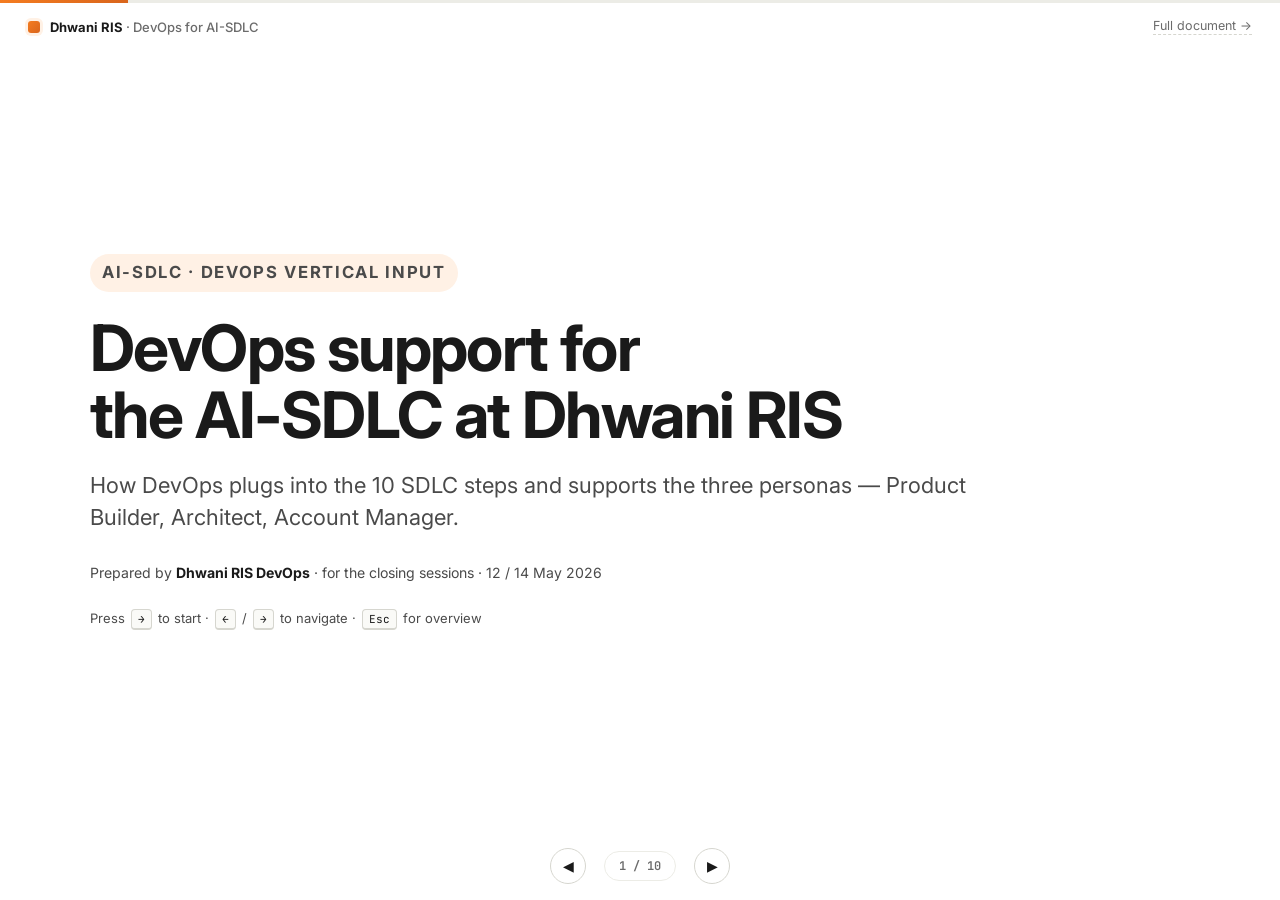
==== quick.html @ b767039a "feat: add slide-deck quick view at /quick.html for on-screen presentation - 10 slides covering frame" ====
<!doctype html>
<html lang="en">
<head>
  <meta charset="utf-8" />
  <meta name="viewport" content="width=device-width, initial-scale=1" />
  <title>DevOps for AI-SDLC — Quick View · Dhwani RIS</title>
  <meta name="description" content="A 10-slide quick view of the DevOps vertical's input for the AI-SDLC closing sessions at Dhwani RIS." />
  <link rel="preconnect" href="https://fonts.googleapis.com" />
  <link rel="preconnect" href="https://fonts.gstatic.com" crossorigin />
  <link href="https://fonts.googleapis.com/css2?family=Inter:wght@300;400;500;600;700;800&family=JetBrains+Mono:wght@400;500;600&display=swap" rel="stylesheet" />
  <link rel="stylesheet" href="assets/css/quick.css" />
</head>
<body class="deck">

  <div class="deck__progress" aria-hidden="true"><span id="progress"></span></div>

  <header class="deck__bar">
    <a class="deck__brand" href="#s1">
      <span class="deck__mark" aria-hidden="true"></span>
      <span><strong>Dhwani RIS</strong> · DevOps for AI-SDLC</span>
    </a>
    <a class="deck__deep" href="index.html">Full document →</a>
  </header>

  <main class="slides">

    <!-- 1 · Cover -->
    <section class="slide slide--cover" data-slide="1">
      <div class="slide__inner">
        <p class="kicker">AI-SDLC · DevOps vertical input</p>
        <h1>DevOps support for<br/>the AI-SDLC at Dhwani RIS</h1>
        <p class="lede">How DevOps plugs into the 10 SDLC steps and supports the three personas — Product Builder, Architect, Account Manager.</p>
        <p class="cover__meta">Prepared by <strong>Dhwani RIS DevOps</strong> · for the closing sessions · 12 / 14 May 2026</p>
        <p class="cover__hint">Press <kbd>→</kbd> to start · <kbd>←</kbd> / <kbd>→</kbd> to navigate · <kbd>Esc</kbd> for overview</p>
      </div>
    </section>

    <!-- 2 · The frame -->
    <section class="slide" data-slide="2">
      <div class="slide__inner">
        <p class="slide__num">01</p>
        <h2>What's already agreed</h2>
        <div class="frame">
          <div class="frame__col">
            <p class="frame__when">7 May ✓</p>
            <h3>Three personas</h3>
            <p>Product Builder · Architect · Account Manager</p>
          </div>
          <div class="frame__col">
            <p class="frame__when">7 May ✓</p>
            <h3>Ten SDLC steps</h3>
            <p>With proposed per-step ownership</p>
          </div>
          <div class="frame__col frame__col--accent">
            <p class="frame__when">12 / 14 May →</p>
            <h3>Lock + enablers</h3>
            <p>Stack, tooling, sign-off, AI tooling, pilot</p>
          </div>
        </div>
        <p class="slide__tag">This deck is the <strong>DevOps vertical's input</strong> for the closing sessions.</p>
      </div>
    </section>

    <!-- 3 · The three personas -->
    <section class="slide" data-slide="3">
      <div class="slide__inner">
        <p class="slide__num">02</p>
        <h2>Three personas</h2>
        <div class="qpersonas">
          <article class="qpersona">
            <p class="qpersona__icon">PB</p>
            <h3>Product Builder</h3>
            <p>Empowered with AI to ship. Owns Requirements, Mock-ups, Tech-Spec drafting, Dev + QA execution.</p>
          </article>
          <article class="qpersona">
            <p class="qpersona__icon">AR</p>
            <h3>Architect</h3>
            <p>Defines guardrails. Owns architectural integrity + sign-off. <em>Reviewer, not implementer.</em></p>
          </article>
          <article class="qpersona">
            <p class="qpersona__icon">AM</p>
            <h3>Account Manager</h3>
            <p>Owns the client + the intent. Holds scope at Intent Check, drives UAT, owns Go-Live handover.</p>
          </article>
        </div>
      </div>
    </section>

    <!-- 4 · The 10 steps -->
    <section class="slide" data-slide="4">
      <div class="slide__inner">
        <p class="slide__num">03</p>
        <h2>The 10 SDLC steps · DevOps preview</h2>
        <div class="qflow">
          <span class="qflow__pill"><b>01</b> Intent Check<small>AM + PB</small></span>
          <span class="qflow__pill"><b>02</b> Requirements<small>PB</small></span>
          <span class="qflow__pill"><b>03</b> Mock-up First<small>PB</small></span>
          <span class="qflow__pill"><b>04</b> Tech Spec<small>PB + Architect</small></span>
          <span class="qflow__pill"><b>05</b> Plan + Tests<small>PB + QA</small></span>
          <span class="qflow__pill qflow__pill--accent"><b>06</b> Dev + QA Loop<small>Eng + QA</small></span>
          <span class="qflow__pill"><b>07</b> Client UAT<small>AM + Client</small></span>
          <span class="qflow__pill qflow__pill--accent"><b>08</b> Pre-Prod<small>Engineering</small></span>
          <span class="qflow__pill qflow__pill--accent"><b>09</b> Perf + Security<small>Eng + Security</small></span>
          <span class="qflow__pill qflow__pill--accent"><b>10</b> Go-Live<small>Eng + AM</small></span>
        </div>
        <p class="slide__tag">Steps <strong>6, 8, 9, 10</strong> are where DevOps owns the bar. Steps 1–5, 7 are where DevOps enables the personas.</p>
      </div>
    </section>

    <!-- 5 · Connective layer -->
    <section class="slide" data-slide="5">
      <div class="slide__inner">
        <p class="slide__num">04</p>
        <h2>DevOps is the connective layer</h2>
        <div class="layers">
          <div class="layer">
            <p class="layer__range">Steps 01–05</p>
            <h3>Enable the personas</h3>
            <ul>
              <li>Delivery-posture catalogue (AM at Intent Check)</li>
              <li>Requirement ↔ code traceability built in</li>
              <li>Hosted preview URLs for mock-ups</li>
              <li>ADR template + IaC catalogue (Architect signs against a shelf)</li>
            </ul>
          </div>
          <div class="layer layer--accent">
            <p class="layer__range">Steps 06–07</p>
            <h3>Build &amp; QA, safely</h3>
            <ul>
              <li>AI-aware code guardrails (hallucination check, test-quality gate, <code>ai-generated</code> label)</li>
              <li>Self-serve review environments &lt; 15 min</li>
              <li>UAT-tier with anonymised data + per-project status page</li>
            </ul>
          </div>
          <div class="layer layer--accent">
            <p class="layer__range">Steps 08–10</p>
            <h3>Release with evidence</h3>
            <ul>
              <li>Pre-Prod from same IaC modules · Vault · observability default-on</li>
              <li><strong>Kotwal</strong> scan as required gate · load test · evidence packet</li>
              <li>Readiness portal · published <strong>Release Readiness Report</strong></li>
            </ul>
          </div>
          <div class="layer">
            <p class="layer__range">+ Beyond Go-Live</p>
            <h3>Operate &amp; feedback</h3>
            <ul>
              <li><strong>Mukhbir</strong> for runtime health · default observability stack</li>
              <li>Weekly + monthly auto-reports · per-project status pages</li>
              <li>Blameless incident review · quarterly portfolio review</li>
            </ul>
          </div>
        </div>
        <p class="slide__tag">DevOps recommendation: add an explicit <strong>11th step</strong> for Operate &amp; Feedback.</p>
      </div>
    </section>

    <!-- 6 · Project-start enablers -->
    <section class="slide" data-slide="6">
      <div class="slide__inner">
        <p class="slide__num">05</p>
        <h2>Project-start enablers — DevOps input</h2>
        <div class="qenablers">
          <div class="qenabler">
            <p class="qenabler__lbl">Stack &amp; tooling</p>
            <p>Starter repos with pre-commit, CI/CD, IaC and observability stubs already wired. Component-library catalogue. Mock-up tooling integrated with preview envs.</p>
          </div>
          <div class="qenabler">
            <p class="qenabler__lbl">Sign-off &amp; governance</p>
            <p>Every sign-off is an artefact, not an email. Required-reviewer rules wire the Architect ↔ PB escalation. Tech-spec template co-designed with the Architect.</p>
          </div>
          <div class="qenabler">
            <p class="qenabler__lbl">AI in the SDLC</p>
            <p>Quality gates apply regardless of who or what wrote the code. DevOps prescribes the bar the output must clear, not which AI assistant a persona uses.</p>
          </div>
          <div class="qenabler">
            <p class="qenabler__lbl">Rollout</p>
            <p>Pilot criteria: exercises all 10 steps · not client-critical from day one · willing PM + Tech Lead. Sequence Tier S → M → L envs.</p>
          </div>
        </div>
      </div>
    </section>

    <!-- 7 · Outcomes -->
    <section class="slide" data-slide="7">
      <div class="slide__inner">
        <p class="slide__num">06</p>
        <h2>Outcomes we're targeting</h2>
        <div class="qcards">
          <div class="qcard"><p class="qcard__big">3<span>×</span></p><p class="qcard__lbl">faster idea → UAT</p></div>
          <div class="qcard"><p class="qcard__big">&lt; 15<span>min</span></p><p class="qcard__lbl">env provision</p></div>
          <div class="qcard"><p class="qcard__big">0</p><p class="qcard__lbl">critical vulns in prod</p></div>
          <div class="qcard"><p class="qcard__big">100<span>%</span></p><p class="qcard__lbl">releases through the gate</p></div>
          <div class="qcard"><p class="qcard__big">100<span>%</span></p><p class="qcard__lbl">projects observed by default</p></div>
          <div class="qcard"><p class="qcard__big">Auto</p><p class="qcard__lbl">weekly + monthly reports</p></div>
        </div>
      </div>
    </section>

    <!-- 8 · Roadmap -->
    <section class="slide" data-slide="8">
      <div class="slide__inner">
        <p class="slide__num">07</p>
        <h2>Roadmap — four quarters</h2>
        <div class="qroad">
          <div class="qroad__item"><p class="qroad__q">P0 · Now</p><h4>Foundation</h4><p>Inventory, tiering, pilot pick, "done" definitions.</p></div>
          <div class="qroad__item"><p class="qroad__q">P1 · Q1</p><h4>Build the spine</h4><p>Steps 2–6. Code guardrails, ADR, IaC catalogue.</p></div>
          <div class="qroad__item"><p class="qroad__q">P2 · Q2</p><h4>Self-serve envs</h4><p>Steps 3, 6, 7. Portal MVP, three env tiers.</p></div>
          <div class="qroad__item"><p class="qroad__q">P3 · Q3</p><h4>Release with evidence</h4><p>Steps 8–10. Readiness portal, Kotwal gate, reports.</p></div>
          <div class="qroad__item"><p class="qroad__q">P4 · Q4</p><h4>Beyond Go-Live</h4><p>Mukhbir, observability default-on, auto-reports.</p></div>
        </div>
      </div>
    </section>

    <!-- 9 · Asks -->
    <section class="slide" data-slide="9">
      <div class="slide__inner">
        <p class="slide__num">08</p>
        <h2>What we need from leadership</h2>
        <div class="qasks">
          <div class="qask"><p class="qask__lbl">People</p><h3>1–2 dedicated DevOps engineers, four quarters</h3><p>Part-time support from each project's Tech Lead during their rollout window.</p></div>
          <div class="qask"><p class="qask__lbl">Tooling</p><h3>Small set of licences — security &amp; observability</h3><p>Bulk of the stack is open source. Kotwal + Mukhbir anchor the internal layer.</p></div>
          <div class="qask"><p class="qask__lbl">Decisions</p><h3>Standards calls only leadership can make</h3><p>Front-end stack · CI/CD platform · cloud target · build-vs-buy portal · who classifies project tiers.</p></div>
        </div>
      </div>
    </section>

    <!-- 10 · Open questions + close -->
    <section class="slide slide--close" data-slide="10">
      <div class="slide__inner">
        <p class="slide__num">09</p>
        <h2>Open questions to settle</h2>
        <ol class="qopen">
          <li>Add an 11th step for Operate &amp; Feedback?</li>
          <li>Multi-persona handling on small projects — which sign-offs stay separate?</li>
          <li>Which pilot project? (exercises all 10 steps, not client-critical day one)</li>
          <li>Does DevOps prescribe the AI tooling, or only the gates output must clear?</li>
          <li>Exception process for failing pre-Go-Live checks — who signs, how audited?</li>
          <li>Phase-exit definition of "done" — who signs?</li>
        </ol>
        <p class="slide__tag">Full document: <a href="index.html">dhwani-ankit.github.io/ai-sdlc-devops</a></p>
        <p class="closing"><strong>Let's lock it.</strong></p>
      </div>
    </section>

  </main>

  <nav class="deck__nav" aria-label="Slide navigation">
    <button type="button" data-action="prev" aria-label="Previous slide">◀</button>
    <span class="deck__counter"><span id="cur">1</span> / <span id="tot">10</span></span>
    <button type="button" data-action="next" aria-label="Next slide">▶</button>
  </nav>

  <script>
    (function () {
      const slides = Array.from(document.querySelectorAll('.slide'));
      const cur = document.getElementById('cur');
      const tot = document.getElementById('tot');
      const progress = document.getElementById('progress');
      let idx = 0;

      tot.textContent = slides.length;

      function show(i) {
        idx = Math.max(0, Math.min(slides.length - 1, i));
        slides.forEach((s, j) => s.classList.toggle('is-active', j === idx));
        cur.textContent = idx + 1;
        progress.style.width = ((idx + 1) / slides.length * 100) + '%';
        try { history.replaceState(null, '', '#s' + (idx + 1)); } catch (_) {}
        const live = slides[idx];
        if (live) live.scrollTop = 0;
      }

      // Init from URL hash
      const m = (location.hash || '').match(/^#s(\d+)$/);
      show(m ? Math.max(0, parseInt(m[1], 10) - 1) : 0);

      document.addEventListener('keydown', function (e) {
        const tag = (e.target && e.target.tagName) || '';
        if (tag === 'INPUT' || tag === 'TEXTAREA') return;
        if (e.key === 'ArrowRight' || e.key === ' ' || e.key === 'PageDown') {
          e.preventDefault(); show(idx + 1);
        } else if (e.key === 'ArrowLeft' || e.key === 'PageUp') {
          e.preventDefault(); show(idx - 1);
        } else if (e.key === 'Home') {
          e.preventDefault(); show(0);
        } else if (e.key === 'End') {
          e.preventDefault(); show(slides.length - 1);
        } else if (e.key === 'f' || e.key === 'F') {
          if (!document.fullscreenElement) document.documentElement.requestFullscreen?.();
          else document.exitFullscreen?.();
        }
      });

      document.querySelectorAll('[data-action]').forEach(function (btn) {
        btn.addEventListener('click', function () {
          show(idx + (btn.dataset.action === 'next' ? 1 : -1));
        });
      });

      // Click on slide body advances (but not on links/buttons)
      document.querySelector('.slides').addEventListener('click', function (e) {
        if (e.target.closest('a, button, kbd')) return;
        show(idx + 1);
      });

      // Touch swipe
      let tx = 0;
      document.addEventListener('touchstart', e => { tx = e.touches[0].clientX; }, { passive: true });
      document.addEventListener('touchend', e => {
        const dx = e.changedTouches[0].clientX - tx;
        if (Math.abs(dx) > 50) show(idx + (dx < 0 ? 1 : -1));
      }, { passive: true });
    })();
  </script>

</body>
</html>
---- assets/css/quick.css ----
:root {
  --orange: #F47C20;
  --orange-dark: #D9651C;
  --orange-soft: #FFF1E5;
  --ink: #1A1A1A;
  --ink-2: #4A4A4A;
  --muted: #6B6B6B;
  --line: #ECECE6;
  --line-strong: #D6D6CF;
  --bg: #FFFFFF;
  --bg-alt: #FAFAF7;
  --bg-code: #F4F4EE;
  --radius: 12px;
  --radius-sm: 8px;
  --shadow-md: 0 8px 24px rgba(0,0,0,0.06);
  --font-sans: 'Inter', -apple-system, BlinkMacSystemFont, 'Segoe UI', Roboto, sans-serif;
  --font-mono: 'JetBrains Mono', 'SF Mono', Menlo, Consolas, monospace;
}

* { box-sizing: border-box; }

html, body {
  margin: 0;
  padding: 0;
  height: 100%;
  background: var(--bg);
  color: var(--ink);
  font-family: var(--font-sans);
  -webkit-font-smoothing: antialiased;
  -moz-osx-font-smoothing: grayscale;
  overflow: hidden;
}

a { color: var(--orange-dark); text-decoration: none; border-bottom: 1px solid currentColor; }
a:hover { color: var(--orange); }
code {
  font-family: var(--font-mono);
  font-size: 0.85em;
  background: var(--bg-code);
  padding: 2px 6px;
  border-radius: 4px;
}
kbd {
  font-family: var(--font-mono);
  font-size: 0.85em;
  background: var(--bg-alt);
  border: 1px solid var(--line-strong);
  border-bottom-width: 2px;
  padding: 2px 6px;
  border-radius: 4px;
  color: var(--ink);
}

/* Progress bar at the very top */
.deck__progress {
  position: fixed;
  inset: 0 0 auto 0;
  height: 3px;
  background: var(--line);
  z-index: 100;
}
.deck__progress span {
  display: block;
  height: 100%;
  width: 10%;
  background: linear-gradient(90deg, var(--orange) 0%, var(--orange-dark) 100%);
  transition: width .25s ease;
}

/* Top brand bar */
.deck__bar {
  position: fixed;
  top: 8px;
  left: 0;
  right: 0;
  display: flex;
  align-items: center;
  justify-content: space-between;
  padding: 10px 28px;
  z-index: 90;
  pointer-events: none;
}
.deck__bar > * { pointer-events: auto; }
.deck__brand {
  display: inline-flex;
  align-items: center;
  gap: 10px;
  color: var(--muted);
  font-size: 13px;
  font-weight: 500;
  border: none;
}
.deck__brand strong { color: var(--ink); font-weight: 700; }
.deck__mark {
  display: inline-block;
  width: 12px;
  height: 12px;
  border-radius: 3px;
  background: linear-gradient(135deg, var(--orange), var(--orange-dark));
  box-shadow: 0 0 0 3px var(--orange-soft);
}
.deck__deep {
  font-size: 12.5px;
  color: var(--muted);
  border-bottom: 1px dashed var(--line-strong);
  padding-bottom: 1px;
}
.deck__deep:hover { color: var(--orange-dark); border-bottom-color: var(--orange); }

/* Slide container */
.slides { height: 100vh; }
.slide {
  display: none;
  height: 100vh;
  padding: 8vh 6vw 10vh;
  overflow: auto;
  cursor: pointer;
}
.slide.is-active {
  display: flex;
  align-items: center;
  justify-content: center;
  animation: fadein .3s ease;
}
@keyframes fadein {
  from { opacity: 0; transform: translateY(6px); }
  to   { opacity: 1; transform: none; }
}
@media (prefers-reduced-motion: reduce) {
  .slide.is-active { animation: none; }
}

.slide__inner {
  width: 100%;
  max-width: 1100px;
}
.slide__num {
  font-family: var(--font-mono);
  font-size: 13px;
  font-weight: 600;
  color: var(--orange);
  margin: 0 0 14px;
  letter-spacing: 0;
}
.slide h1 {
  font-size: clamp(36px, 5.4vw, 64px);
  line-height: 1.05;
  letter-spacing: -0.025em;
  font-weight: 700;
  margin: 0 0 18px;
}
.slide h2 {
  font-size: clamp(28px, 3.6vw, 44px);
  line-height: 1.1;
  letter-spacing: -0.02em;
  font-weight: 700;
  margin: 0 0 24px;
  color: var(--ink);
}
.slide h3 {
  font-size: clamp(18px, 1.8vw, 22px);
  font-weight: 700;
  margin: 0 0 8px;
  color: var(--ink);
}
.slide h4 {
  font-size: clamp(15px, 1.4vw, 18px);
  font-weight: 700;
  margin: 0 0 6px;
}
.slide p {
  font-size: clamp(15px, 1.3vw, 18px);
  line-height: 1.55;
  color: var(--ink-2);
  margin: 0 0 10px;
}
.slide ul, .slide ol {
  font-size: clamp(14px, 1.2vw, 17px);
  color: var(--ink-2);
  line-height: 1.5;
  padding-left: 22px;
}
.slide li { padding: 3px 0; }
.slide li::marker { color: var(--orange); }
.slide strong { color: var(--ink); font-weight: 700; }

.kicker {
  display: inline-block;
  font-size: 12px;
  font-weight: 700;
  letter-spacing: 0.1em;
  text-transform: uppercase;
  color: var(--orange-dark);
  background: var(--orange-soft);
  padding: 6px 12px;
  border-radius: 999px;
  margin: 0 0 22px !important;
}
.lede {
  font-size: clamp(17px, 1.8vw, 22px) !important;
  color: var(--ink-2);
  max-width: 64ch;
  margin: 0 0 28px !important;
  line-height: 1.45 !important;
}
.cover__meta {
  font-size: clamp(13px, 1.1vw, 15px) !important;
  color: var(--muted);
  margin: 0 0 24px !important;
}
.cover__hint {
  font-size: 13px !important;
  color: var(--muted);
  margin: 18px 0 0 !important;
}
.cover__hint kbd { margin: 0 2px; }

.slide__tag {
  margin-top: 22px !important;
  padding: 12px 16px;
  background: var(--orange-soft);
  border-left: 3px solid var(--orange);
  border-radius: 0 6px 6px 0;
  color: var(--ink) !important;
  font-size: clamp(13px, 1.15vw, 16px) !important;
}

/* Slide 2 — the frame */
.frame {
  display: grid;
  grid-template-columns: repeat(3, 1fr);
  gap: 16px;
  margin: 8px 0 0;
}
.frame__col {
  border: 1px solid var(--line);
  border-radius: var(--radius);
  padding: 22px 22px;
  background: var(--bg-alt);
}
.frame__col--accent {
  background: linear-gradient(180deg, var(--orange-soft) 0%, var(--bg) 70%);
  border-color: var(--orange);
}
.frame__when {
  font-family: var(--font-mono);
  font-size: 12px !important;
  color: var(--orange-dark);
  font-weight: 600;
  margin: 0 0 10px !important;
}

/* Slide 3 — personas */
.qpersonas {
  display: grid;
  grid-template-columns: repeat(3, 1fr);
  gap: 18px;
}
.qpersona {
  padding: 26px 24px;
  border: 1px solid var(--line);
  border-radius: var(--radius);
  background: var(--bg-alt);
}
.qpersona__icon {
  display: inline-flex;
  align-items: center;
  justify-content: center;
  width: 44px !important;
  height: 44px !important;
  background: var(--orange);
  color: #fff !important;
  font-family: var(--font-mono);
  font-weight: 700;
  font-size: 15px !important;
  border-radius: 10px;
  margin: 0 0 14px !important;
}
.qpersona p { margin: 0; }

/* Slide 4 — flow pills */
.qflow {
  display: grid;
  grid-template-columns: repeat(5, 1fr);
  gap: 10px;
  margin: 4px 0 0;
}
.qflow__pill {
  display: flex;
  flex-direction: column;
  gap: 4px;
  padding: 14px 14px;
  border: 1px solid var(--line);
  border-radius: var(--radius-sm);
  background: var(--bg-alt);
  font-size: clamp(13px, 1.05vw, 15px);
  font-weight: 600;
  color: var(--ink);
  min-height: 78px;
  justify-content: space-between;
}
.qflow__pill b {
  font-family: var(--font-mono);
  font-size: 12px;
  color: var(--orange-dark);
  font-weight: 700;
}
.qflow__pill small {
  font-size: 11px;
  font-weight: 500;
  color: var(--muted);
  text-transform: uppercase;
  letter-spacing: 0.05em;
}
.qflow__pill--accent {
  background: linear-gradient(180deg, var(--orange-soft) 0%, var(--bg) 70%);
  border-color: var(--orange);
}

/* Slide 5 — layers */
.layers {
  display: grid;
  grid-template-columns: repeat(2, 1fr);
  gap: 14px;
}
.layer {
  padding: 20px 22px;
  border: 1px solid var(--line);
  border-radius: var(--radius);
  background: var(--bg-alt);
}
.layer--accent {
  background: linear-gradient(180deg, var(--orange-soft) 0%, var(--bg) 80%);
  border-color: var(--orange);
}
.layer__range {
  font-family: var(--font-mono);
  font-size: 12px !important;
  color: var(--orange-dark);
  font-weight: 600;
  margin: 0 0 4px !important;
  letter-spacing: 0;
}
.layer ul { margin: 8px 0 0; }

/* Slide 6 — enablers */
.qenablers {
  display: grid;
  grid-template-columns: repeat(2, 1fr);
  gap: 16px;
}
.qenabler {
  padding: 22px 24px;
  border: 1px solid var(--line);
  border-left: 4px solid var(--orange);
  border-radius: var(--radius);
  background: var(--bg);
}
.qenabler__lbl {
  font-size: 11px !important;
  text-transform: uppercase;
  letter-spacing: 0.1em;
  color: var(--orange-dark);
  font-weight: 700;
  margin: 0 0 8px !important;
}
.qenabler p { margin: 0; font-size: clamp(14px, 1.15vw, 16px) !important; }

/* Slide 7 — outcomes cards */
.qcards {
  display: grid;
  grid-template-columns: repeat(3, 1fr);
  gap: 14px;
}
.qcard {
  padding: 26px 22px;
  border: 1px solid var(--line);
  border-radius: var(--radius);
  background: var(--bg);
  text-align: left;
}
.qcard__big {
  font-size: clamp(34px, 3.8vw, 48px) !important;
  font-weight: 800 !important;
  color: var(--orange-dark);
  letter-spacing: -0.02em;
  margin: 0 0 6px !important;
  line-height: 1 !important;
}
.qcard__big span {
  font-size: 0.55em;
  font-weight: 600;
  margin-left: 4px;
  color: var(--orange);
}
.qcard__lbl {
  font-size: clamp(13px, 1.1vw, 15px) !important;
  color: var(--muted);
  margin: 0 !important;
}

/* Slide 8 — roadmap stripe */
.qroad {
  display: grid;
  grid-template-columns: repeat(5, 1fr);
  gap: 12px;
}
.qroad__item {
  border: 1px solid var(--line);
  border-top: 3px solid var(--orange);
  border-radius: var(--radius-sm);
  padding: 18px 18px 16px;
  background: var(--bg-alt);
}
.qroad__q {
  font-family: var(--font-mono);
  font-size: 12px !important;
  color: var(--orange-dark);
  font-weight: 600;
  margin: 0 0 6px !important;
  letter-spacing: 0;
}
.qroad__item h4 { margin: 0 0 6px; font-size: clamp(15px, 1.3vw, 17px); }
.qroad__item p { margin: 0; font-size: clamp(12.5px, 1.05vw, 14.5px) !important; }

/* Slide 9 — asks */
.qasks {
  display: grid;
  grid-template-columns: repeat(3, 1fr);
  gap: 16px;
}
.qask {
  padding: 22px 24px;
  border: 1px solid var(--line);
  border-left: 4px solid var(--orange);
  border-radius: var(--radius);
  background: var(--bg);
}
.qask__lbl {
  font-size: 11px !important;
  text-transform: uppercase;
  letter-spacing: 0.1em;
  color: var(--orange-dark);
  font-weight: 700;
  margin: 0 0 8px !important;
}
.qask h3 { font-size: clamp(16px, 1.45vw, 19px); margin: 0 0 6px; line-height: 1.35; }
.qask p { margin: 0; font-size: clamp(13.5px, 1.1vw, 15.5px) !important; }

/* Slide 10 — open questions + close */
.qopen {
  margin: 0 0 24px;
  padding-left: 28px;
  font-size: clamp(15px, 1.3vw, 18px) !important;
  line-height: 1.55;
}
.qopen li { padding: 5px 0; }
.qopen li::marker { font-weight: 700; color: var(--orange); }
.closing {
  font-size: clamp(22px, 2.2vw, 28px) !important;
  font-weight: 700 !important;
  color: var(--ink) !important;
  margin-top: 20px !important;
}

/* Nav at the bottom */
.deck__nav {
  position: fixed;
  bottom: 16px;
  left: 0; right: 0;
  display: flex;
  justify-content: center;
  align-items: center;
  gap: 18px;
  z-index: 90;
  pointer-events: none;
}
.deck__nav button,
.deck__counter {
  pointer-events: auto;
}
.deck__nav button {
  width: 36px;
  height: 36px;
  border-radius: 50%;
  border: 1px solid var(--line-strong);
  background: var(--bg);
  color: var(--ink);
  font-size: 14px;
  cursor: pointer;
  display: inline-flex;
  align-items: center;
  justify-content: center;
  transition: border-color .15s, color .15s, background .15s;
}
.deck__nav button:hover {
  border-color: var(--orange);
  color: var(--orange-dark);
  background: var(--orange-soft);
}
.deck__counter {
  font-family: var(--font-mono);
  font-size: 12px;
  color: var(--muted);
  font-weight: 600;
  padding: 6px 14px;
  background: var(--bg);
  border: 1px solid var(--line);
  border-radius: 999px;
  min-width: 70px;
  text-align: center;
}

/* Cover slide special */
.slide--cover h1 { margin-bottom: 22px; }

/* Responsive */
@media (max-width: 1000px) {
  .frame,
  .qpersonas,
  .qroad,
  .qasks { grid-template-columns: 1fr; gap: 12px; }
  .qcards { grid-template-columns: repeat(2, 1fr); }
  .qflow { grid-template-columns: repeat(2, 1fr); }
  .layers,
  .qenablers { grid-template-columns: 1fr; }
  .slide { padding: 8vh 5vw 12vh; }
  .deck__bar { padding: 8px 16px; }
}
@media (max-width: 560px) {
  .qcards { grid-template-columns: 1fr; }
  .qflow { grid-template-columns: 1fr; }
}
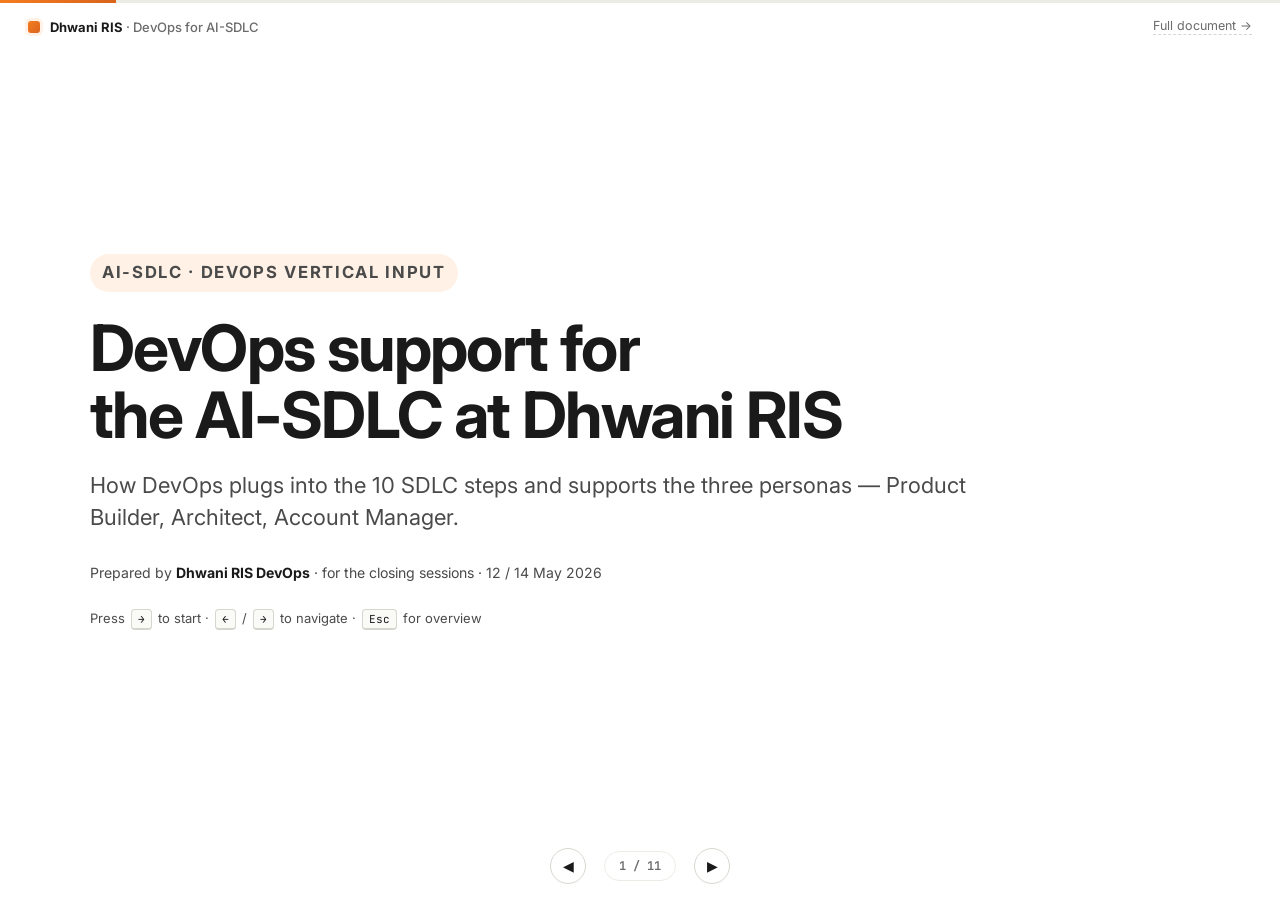
==== commit c6787757: "feat: add Tools and Agents section with maturity tags - New section in main doc: tool stack by area," ====
--- a/quick.html
+++ b/quick.html
@@ -181,10 +181,41 @@
       </div>
     </section>
 
-    <!-- 7 · Outcomes -->
+    <!-- 7 · Tools & Agents -->
     <section class="slide" data-slide="7">
       <div class="slide__inner">
         <p class="slide__num">06</p>
+        <h2>Tools &amp; Agents — what runs each task</h2>
+        <div class="qtools">
+          <div class="qtool">
+            <p class="qtool__lbl">Off the shelf <span class="tag tag--today">Today</span></p>
+            <p>pre-commit · gitleaks · black / flake8 / mypy · prettier / eslint · commitlint · GitHub Actions · Terraform · Helm · OSV-Scanner · Dependabot</p>
+          </div>
+          <div class="qtool">
+            <p class="qtool__lbl">Sprint builds <span class="tag tag--sprint">Sprint</span></p>
+            <p>Semgrep + Frappe rules · Playwright (via <code>e2e-runner</code>) · k6 · OWASP ZAP · Trivy · Prometheus + Loki + Tempo + Grafana · Vault · env portal MVP · <code>ai-generated</code> label · hallucination check</p>
+          </div>
+          <div class="qtool qtool--dhwani">
+            <p class="qtool__lbl">Dhwani internal <span class="badge-dhwani">Dhwani</span></p>
+            <p><strong>Kotwal</strong> — CERT · pen test · OSS vulnerability gate at Step 09<br/><strong>Mukhbir</strong> — runtime health · client-facing monthly reports</p>
+          </div>
+          <div class="qtool">
+            <p class="qtool__lbl">Quarter projects <span class="tag tag--quarter">Quarter</span></p>
+            <p>Backstage / Port portal · Release Readiness Report PDF · anonymised data pipeline · test-quality gate · auto weekly + monthly project reports</p>
+          </div>
+        </div>
+        <div class="qagents">
+          <p class="qagents__lbl">AI agents — governance (DevOps-owned)</p>
+          <p>Catalogue every agent · Vault-only access · No PII or prod secrets · Output passes the same gates as humans · 90-day audit trail · Prompt versioned in git · 90-day deprecation policy</p>
+        </div>
+        <p class="slide__tag">Personas pick their AI tools. DevOps prescribes the <strong>bar the output must clear</strong>.</p>
+      </div>
+    </section>
+
+    <!-- 8 · Outcomes -->
+    <section class="slide" data-slide="8">
+      <div class="slide__inner">
+        <p class="slide__num">07</p>
         <h2>Outcomes we're targeting</h2>
         <div class="qcards">
           <div class="qcard"><p class="qcard__big">3<span>×</span></p><p class="qcard__lbl">faster idea → UAT</p></div>
@@ -197,10 +228,10 @@
       </div>
     </section>
 
-    <!-- 8 · Roadmap -->
-    <section class="slide" data-slide="8">
-      <div class="slide__inner">
-        <p class="slide__num">07</p>
+    <!-- 9 · Roadmap -->
+    <section class="slide" data-slide="9">
+      <div class="slide__inner">
+        <p class="slide__num">08</p>
         <h2>Roadmap — four quarters</h2>
         <div class="qroad">
           <div class="qroad__item"><p class="qroad__q">P0 · Now</p><h4>Foundation</h4><p>Inventory, tiering, pilot pick, "done" definitions.</p></div>
@@ -212,10 +243,10 @@
       </div>
     </section>
 
-    <!-- 9 · Asks -->
-    <section class="slide" data-slide="9">
-      <div class="slide__inner">
-        <p class="slide__num">08</p>
+    <!-- 10 · Asks -->
+    <section class="slide" data-slide="10">
+      <div class="slide__inner">
+        <p class="slide__num">09</p>
         <h2>What we need from leadership</h2>
         <div class="qasks">
           <div class="qask"><p class="qask__lbl">People</p><h3>1–2 dedicated DevOps engineers, four quarters</h3><p>Part-time support from each project's Tech Lead during their rollout window.</p></div>
@@ -225,10 +256,10 @@
       </div>
     </section>
 
-    <!-- 10 · Open questions + close -->
-    <section class="slide slide--close" data-slide="10">
-      <div class="slide__inner">
-        <p class="slide__num">09</p>
+    <!-- 11 · Open questions + close -->
+    <section class="slide slide--close" data-slide="11">
+      <div class="slide__inner">
+        <p class="slide__num">10</p>
         <h2>Open questions to settle</h2>
         <ol class="qopen">
           <li>Add an 11th step for Operate &amp; Feedback?</li>
@@ -247,7 +278,7 @@
 
   <nav class="deck__nav" aria-label="Slide navigation">
     <button type="button" data-action="prev" aria-label="Previous slide">◀</button>
-    <span class="deck__counter"><span id="cur">1</span> / <span id="tot">10</span></span>
+    <span class="deck__counter"><span id="cur">1</span> / <span id="tot">11</span></span>
     <button type="button" data-action="next" aria-label="Next slide">▶</button>
   </nav>
 
--- a/assets/css/quick.css
+++ b/assets/css/quick.css
@@ -366,6 +366,95 @@
 }
 .qenabler p { margin: 0; font-size: clamp(14px, 1.15vw, 16px) !important; }
 
+/* Slide 7 — Tools & Agents */
+.qtools {
+  display: grid;
+  grid-template-columns: repeat(2, 1fr);
+  gap: 12px;
+  margin: 0 0 14px;
+}
+.qtool {
+  padding: 16px 18px;
+  border: 1px solid var(--line);
+  border-radius: var(--radius);
+  background: var(--bg-alt);
+}
+.qtool--dhwani {
+  background: linear-gradient(180deg, var(--orange-soft) 0%, var(--bg) 70%);
+  border-color: var(--orange);
+}
+.qtool__lbl {
+  font-size: 12px !important;
+  text-transform: uppercase;
+  letter-spacing: 0.08em;
+  font-weight: 700;
+  color: var(--ink) !important;
+  margin: 0 0 6px !important;
+  display: flex;
+  align-items: center;
+  gap: 8px;
+}
+.qtool p:not(.qtool__lbl) {
+  font-size: clamp(12.5px, 1.05vw, 14.5px) !important;
+  line-height: 1.45 !important;
+  margin: 0 !important;
+  color: var(--ink-2);
+}
+.qagents {
+  padding: 14px 18px;
+  border-left: 3px solid var(--orange);
+  background: var(--orange-soft);
+  border-radius: 0 var(--radius-sm) var(--radius-sm) 0;
+  margin: 0 0 12px;
+}
+.qagents__lbl {
+  font-size: 11px !important;
+  text-transform: uppercase;
+  letter-spacing: 0.08em;
+  font-weight: 700;
+  color: var(--orange-dark) !important;
+  margin: 0 0 6px !important;
+}
+.qagents p:not(.qagents__lbl) {
+  font-size: clamp(12.5px, 1.05vw, 14.5px) !important;
+  line-height: 1.5 !important;
+  margin: 0 !important;
+  color: var(--ink);
+}
+
+/* Tag pills (shared with main doc styling, redefined here for deck) */
+.tag {
+  display: inline-block;
+  font-family: var(--font-mono);
+  font-size: 10.5px;
+  font-weight: 700;
+  padding: 3px 8px;
+  border-radius: 999px;
+  letter-spacing: 0.02em;
+  white-space: nowrap;
+  vertical-align: middle;
+  line-height: 1;
+}
+.tag--today { background: #1f8a4a; color: #fff; }
+.tag--sprint { background: var(--orange); color: #fff; }
+.tag--quarter { background: #fff; color: var(--orange-dark); border: 1px solid var(--orange); }
+.tag--aspire { background: var(--bg-alt); color: var(--muted); border: 1px solid var(--line-strong); }
+
+.badge-dhwani {
+  display: inline-block;
+  font-family: var(--font-mono);
+  font-size: 9.5px;
+  font-weight: 700;
+  letter-spacing: 0.08em;
+  color: var(--orange-dark);
+  background: #fff;
+  border: 1px solid var(--orange);
+  padding: 2px 6px;
+  border-radius: 4px;
+  vertical-align: middle;
+  text-transform: uppercase;
+}
+
 /* Slide 7 — outcomes cards */
 .qcards {
   display: grid;
@@ -522,6 +611,7 @@
   .qasks { grid-template-columns: 1fr; gap: 12px; }
   .qcards { grid-template-columns: repeat(2, 1fr); }
   .qflow { grid-template-columns: repeat(2, 1fr); }
+  .qtools { grid-template-columns: 1fr; }
   .layers,
   .qenablers { grid-template-columns: 1fr; }
   .slide { padding: 8vh 5vw 12vh; }
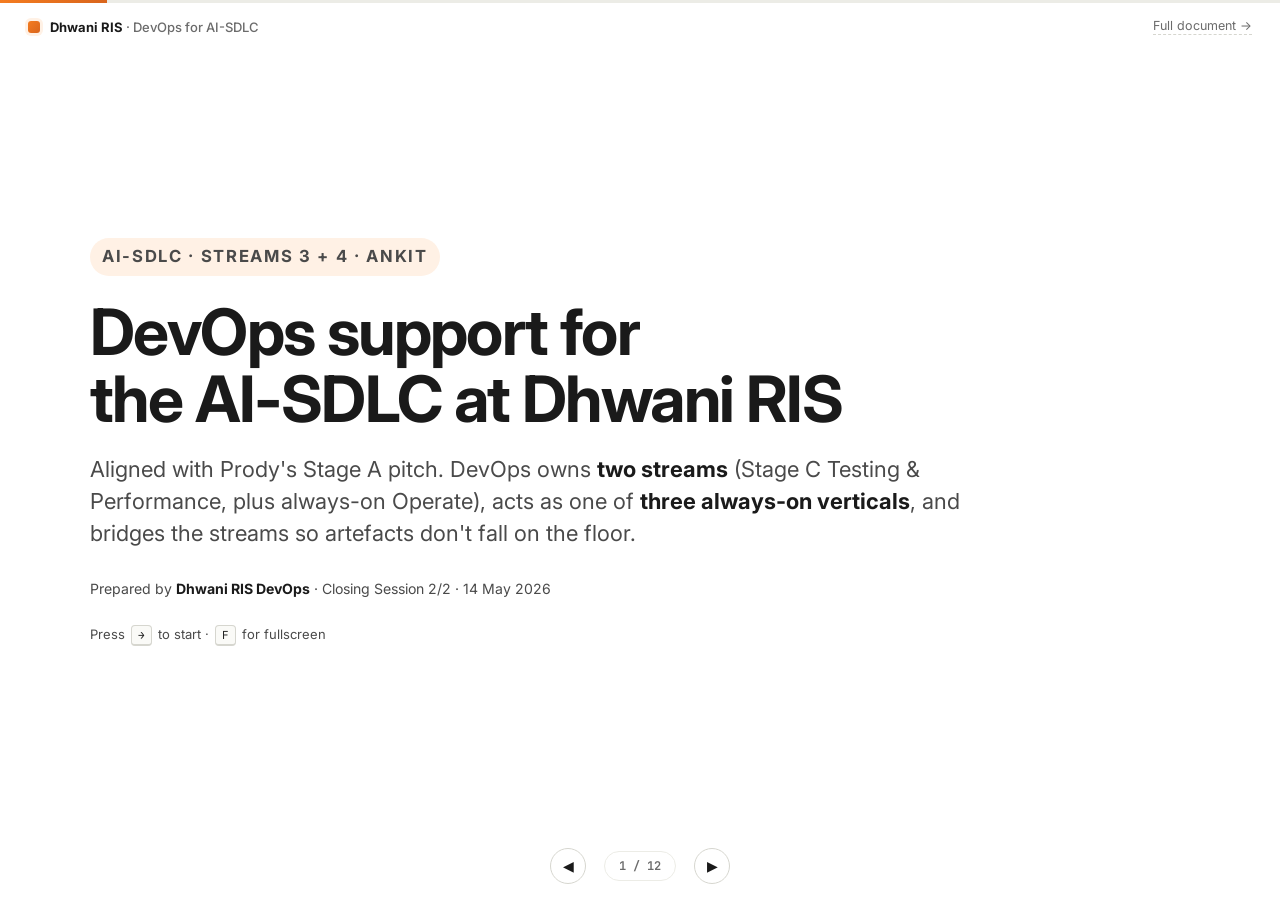
==== commit 4d8e742a: "refactor: editorial pass + slide deck full rewrite Main doc tightening: - §02 verticals: description" ====
--- a/quick.html
+++ b/quick.html
@@ -3,8 +3,8 @@
 <head>
   <meta charset="utf-8" />
   <meta name="viewport" content="width=device-width, initial-scale=1" />
-  <title>DevOps for AI-SDLC — Quick View · Dhwani RIS</title>
-  <meta name="description" content="A 10-slide quick view of the DevOps vertical's input for the AI-SDLC closing sessions at Dhwani RIS." />
+  <title>DevOps for AI-SDLC — Quick view · Dhwani RIS</title>
+  <meta name="description" content="A 12-slide quick view of DevOps support for the AI-SDLC at Dhwani RIS — Stream 3 + 4, aligned with Prody's Stage A pitch." />
   <link rel="preconnect" href="https://fonts.googleapis.com" />
   <link rel="preconnect" href="https://fonts.gstatic.com" crossorigin />
   <link href="https://fonts.googleapis.com/css2?family=Inter:wght@300;400;500;600;700;800&family=JetBrains+Mono:wght@400;500;600&display=swap" rel="stylesheet" />
@@ -27,250 +27,336 @@
     <!-- 1 · Cover -->
     <section class="slide slide--cover" data-slide="1">
       <div class="slide__inner">
-        <p class="kicker">AI-SDLC · DevOps vertical input</p>
+        <p class="kicker">AI-SDLC · Streams 3 + 4 · Ankit</p>
         <h1>DevOps support for<br/>the AI-SDLC at Dhwani RIS</h1>
-        <p class="lede">How DevOps plugs into the 10 SDLC steps and supports the three personas — Product Builder, Architect, Account Manager.</p>
-        <p class="cover__meta">Prepared by <strong>Dhwani RIS DevOps</strong> · for the closing sessions · 12 / 14 May 2026</p>
-        <p class="cover__hint">Press <kbd>→</kbd> to start · <kbd>←</kbd> / <kbd>→</kbd> to navigate · <kbd>Esc</kbd> for overview</p>
-      </div>
-    </section>
-
-    <!-- 2 · The frame -->
+        <p class="lede">Aligned with Prody's Stage A pitch. DevOps owns <strong>two streams</strong> (Stage C Testing &amp; Performance, plus always-on Operate), acts as one of <strong>three always-on verticals</strong>, and bridges the streams so artefacts don't fall on the floor.</p>
+        <p class="cover__meta">Prepared by <strong>Dhwani RIS DevOps</strong> · Closing Session 2/2 · 14 May 2026</p>
+        <p class="cover__hint">Press <kbd>→</kbd> to start · <kbd>F</kbd> for fullscreen</p>
+      </div>
+    </section>
+
+    <!-- 2 · 5 streams -->
     <section class="slide" data-slide="2">
       <div class="slide__inner">
         <p class="slide__num">01</p>
-        <h2>What's already agreed</h2>
-        <div class="frame">
-          <div class="frame__col">
-            <p class="frame__when">7 May ✓</p>
-            <h3>Three personas</h3>
-            <p>Product Builder · Architect · Account Manager</p>
-          </div>
-          <div class="frame__col">
-            <p class="frame__when">7 May ✓</p>
-            <h3>Ten SDLC steps</h3>
-            <p>With proposed per-step ownership</p>
-          </div>
-          <div class="frame__col frame__col--accent">
-            <p class="frame__when">12 / 14 May →</p>
-            <h3>Lock + enablers</h3>
-            <p>Stack, tooling, sign-off, AI tooling, pilot</p>
-          </div>
-        </div>
-        <p class="slide__tag">This deck is the <strong>DevOps vertical's input</strong> for the closing sessions.</p>
-      </div>
-    </section>
-
-    <!-- 3 · The three personas -->
+        <h2>The AI-SDLC runs as five parallel streams</h2>
+        <div class="qflow qflow--5">
+          <span class="qflow__pill"><b>Stream 1</b> SDLC RG<small>Prody · pitched today</small></span>
+          <span class="qflow__pill"><b>Stream 2</b> Dev &amp; Testing<small>Engineering · TBD owner</small></span>
+          <span class="qflow__pill qflow__pill--accent"><b>Stream 3</b> Testing &amp; Perf<small>Ankit · Stage C</small></span>
+          <span class="qflow__pill qflow__pill--accent"><b>Stream 4</b> DevOps + Obs<small>Ankit · always-on</small></span>
+          <span class="qflow__pill"><b>Stream 5</b> KM<small>Deepak</small></span>
+        </div>
+        <p class="slide__tag"><strong>Ankit owns Streams 3 + 4.</strong> Plus DevOps is one of three always-on verticals (KM · PG · DevOps) that check every phase of every stage.</p>
+      </div>
+    </section>
+
+    <!-- 3 · Personas + Verticals -->
     <section class="slide" data-slide="3">
       <div class="slide__inner">
         <p class="slide__num">02</p>
-        <h2>Three personas</h2>
+        <h2>Three personas · three always-on verticals</h2>
         <div class="qpersonas">
           <article class="qpersona">
             <p class="qpersona__icon">PB</p>
             <h3>Product Builder</h3>
-            <p>Empowered with AI to ship. Owns Requirements, Mock-ups, Tech-Spec drafting, Dev + QA execution.</p>
+            <p>Drives Steps 1–8 · drafts Tech Spec.</p>
           </article>
           <article class="qpersona">
             <p class="qpersona__icon">AR</p>
             <h3>Architect</h3>
-            <p>Defines guardrails. Owns architectural integrity + sign-off. <em>Reviewer, not implementer.</em></p>
+            <p>Signs off Sol Doc · reviewer, not implementer.</p>
           </article>
           <article class="qpersona">
             <p class="qpersona__icon">AM</p>
             <h3>Account Manager</h3>
-            <p>Owns the client + the intent. Holds scope at Intent Check, drives UAT, owns Go-Live handover.</p>
-          </article>
-        </div>
-      </div>
-    </section>
-
-    <!-- 4 · The 10 steps -->
+            <p>Owns client + intent · Kickoff to Go-Live handover.</p>
+          </article>
+        </div>
+        <div class="qpersonas" style="margin-top:14px;">
+          <article class="qpersona">
+            <p class="qpersona__icon" style="background:#1f8a4a;">KM</p>
+            <h3>Knowledge Management</h3>
+            <p>Stream 5 · Deepak. Files every artefact for reuse.</p>
+          </article>
+          <article class="qpersona">
+            <p class="qpersona__icon" style="background:#4A4A4A;">PG</p>
+            <h3>Project Governance</h3>
+            <p>SteerCo · sign-offs · escalation paths · version log.</p>
+          </article>
+          <article class="qpersona">
+            <p class="qpersona__icon">DO</p>
+            <h3>DevOps + Observability</h3>
+            <p>Streams 3 + 4 · Ankit. Repo scaffolding · CI · Operate.</p>
+          </article>
+        </div>
+      </div>
+    </section>
+
+    <!-- 4 · Stage A overview -->
     <section class="slide" data-slide="4">
       <div class="slide__inner">
         <p class="slide__num">03</p>
-        <h2>The 10 SDLC steps · DevOps preview</h2>
-        <div class="qflow">
-          <span class="qflow__pill"><b>01</b> Intent Check<small>AM + PB</small></span>
-          <span class="qflow__pill"><b>02</b> Requirements<small>PB</small></span>
-          <span class="qflow__pill"><b>03</b> Mock-up First<small>PB</small></span>
-          <span class="qflow__pill"><b>04</b> Tech Spec<small>PB + Architect</small></span>
-          <span class="qflow__pill"><b>05</b> Plan + Tests<small>PB + QA</small></span>
-          <span class="qflow__pill qflow__pill--accent"><b>06</b> Dev + QA Loop<small>Eng + QA</small></span>
-          <span class="qflow__pill"><b>07</b> Client UAT<small>AM + Client</small></span>
-          <span class="qflow__pill qflow__pill--accent"><b>08</b> Pre-Prod<small>Engineering</small></span>
-          <span class="qflow__pill qflow__pill--accent"><b>09</b> Perf + Security<small>Eng + Security</small></span>
-          <span class="qflow__pill qflow__pill--accent"><b>10</b> Go-Live<small>Eng + AM</small></span>
-        </div>
-        <p class="slide__tag">Steps <strong>6, 8, 9, 10</strong> are where DevOps owns the bar. Steps 1–5, 7 are where DevOps enables the personas.</p>
-      </div>
-    </section>
-
-    <!-- 5 · Connective layer -->
-    <section class="slide" data-slide="5">
-      <div class="slide__inner">
-        <p class="slide__num">04</p>
-        <h2>DevOps is the connective layer</h2>
+        <h2>Stage A · 10 RG steps in 3 phases</h2>
         <div class="layers">
           <div class="layer">
-            <p class="layer__range">Steps 01–05</p>
-            <h3>Enable the personas</h3>
-            <ul>
-              <li>Delivery-posture catalogue (AM at Intent Check)</li>
-              <li>Requirement ↔ code traceability built in</li>
-              <li>Hosted preview URLs for mock-ups</li>
-              <li>ADR template + IaC catalogue (Architect signs against a shelf)</li>
-            </ul>
+            <p class="layer__range">Phase 1 · Intent</p>
+            <h3>What does the client actually want?</h3>
+            <ul>
+              <li>1 · Kickoff &amp; Stakeholder Map</li>
+              <li>2 · Discovery Interviews &amp; MoM</li>
+              <li>3 · Project Charter</li>
+            </ul>
+            <p style="font-size:12.5px;margin-top:8px;color:var(--orange-dark);font-weight:600;">Gate: Signed Project Charter</p>
+          </div>
+          <div class="layer">
+            <p class="layer__range">Phase 2 · Solutioning</p>
+            <h3>What will we build to meet it?</h3>
+            <ul>
+              <li>4 · Functional Requirements</li>
+              <li>5 · User Roles &amp; Auth Matrix</li>
+              <li>6 · Process Workflows</li>
+              <li>7 · Data Model &amp; Interfaces</li>
+              <li>8 · Wireframes &amp; UX</li>
+            </ul>
+            <p style="font-size:12.5px;margin-top:8px;color:var(--orange-dark);font-weight:600;">Gate: Sol Doc §5.3–§5.9</p>
+          </div>
+          <div class="layer">
+            <p class="layer__range">Phase 3 · TRD Setup</p>
+            <h3>How does engineering pick it up?</h3>
+            <ul>
+              <li>9 · Solution Document Drafting</li>
+              <li>10 · Sol Doc Review &amp; Sign-off</li>
+            </ul>
+            <p style="font-size:12.5px;margin-top:8px;color:var(--orange-dark);font-weight:600;">Gate: §5.11 · §5.12 · §5.16 (TRD seeds)</p>
+          </div>
+        </div>
+        <p class="slide__tag">Every step ships <strong>one Tool + one named Skill + one Owner</strong>. DevOps plugs in at every step as a vertical, and at Steps 4, 5, 7, 9 specifically as the data-flow owner.</p>
+      </div>
+    </section>
+
+    <!-- 5 · Beyond Stage A -->
+    <section class="slide" data-slide="5">
+      <div class="slide__inner">
+        <p class="slide__num">04</p>
+        <h2>Beyond Stage A · Streams 2, 3, 4 + the glue</h2>
+        <div class="qtools">
+          <div class="qtool">
+            <p class="qtool__lbl">Stream 2 · Stage B</p>
+            <p><strong>SDLC Dev &amp; Testing</strong> — Engineering-led. DevOps supports as vertical: AI-aware code guardrails · self-serve envs &lt; 15 min · pre-commit baseline.</p>
+          </div>
+          <div class="qtool qtool--dhwani">
+            <p class="qtool__lbl">Stream 3 · Stage C <span class="tag tag--sprint">Ankit</span></p>
+            <p><strong>SDLC Testing &amp; Performance</strong> — DevOps' second stream. Proposal: 3 phases, 8 steps (next slide). Kotwal-anchored security gate.</p>
+          </div>
+          <div class="qtool qtool--dhwani">
+            <p class="qtool__lbl">Stream 4 · always-on <span class="tag tag--sprint">Ankit</span></p>
+            <p><strong>Operate Layer</strong> — runtime, Mukhbir, default observability, status pages, weekly + monthly auto-reports, blameless retros.</p>
+          </div>
+          <div class="qtool">
+            <p class="qtool__lbl">Inter-stream glue</p>
+            <p><strong>Skills that bridge handoffs</strong>: RG→Dev, Dev→Testing, Testing→Operate, Operate→KM. ~14 new <code>*-author</code> skills (slide 8).</p>
+          </div>
+        </div>
+      </div>
+    </section>
+
+    <!-- 6 · Stage C proposal -->
+    <section class="slide" data-slide="6">
+      <div class="slide__inner">
+        <p class="slide__num">05</p>
+        <h2>Stage C · DevOps proposal — 3 phases, 8 steps</h2>
+        <div class="layers">
+          <div class="layer">
+            <p class="layer__range">Phase C-1 · Functional</p>
+            <h3>Does it do what the Sol Doc said?</h3>
+            <ul>
+              <li>C-1 · E2E test execution (Playwright)</li>
+              <li>C-2 · Client UAT sign-off</li>
+            </ul>
+            <p style="font-size:12.5px;margin-top:8px;color:var(--orange-dark);font-weight:600;">Gate: Critical journeys 100% · UAT signed</p>
           </div>
           <div class="layer layer--accent">
-            <p class="layer__range">Steps 06–07</p>
-            <h3>Build &amp; QA, safely</h3>
-            <ul>
-              <li>AI-aware code guardrails (hallucination check, test-quality gate, <code>ai-generated</code> label)</li>
-              <li>Self-serve review environments &lt; 15 min</li>
-              <li>UAT-tier with anonymised data + per-project status page</li>
-            </ul>
-          </div>
-          <div class="layer layer--accent">
-            <p class="layer__range">Steps 08–10</p>
-            <h3>Release with evidence</h3>
-            <ul>
-              <li>Pre-Prod from same IaC modules · Vault · observability default-on</li>
-              <li><strong>Kotwal</strong> scan as required gate · load test · evidence packet</li>
-              <li>Readiness portal · published <strong>Release Readiness Report</strong></li>
-            </ul>
+            <p class="layer__range">Phase C-2 · Non-Functional</p>
+            <h3>Does it behave under load &amp; attack?</h3>
+            <ul>
+              <li>C-3 · Performance baseline (k6)</li>
+              <li>C-4 · Load test at peak × 1.5</li>
+              <li>C-5 · Security scan (<strong>Kotwal</strong> + Semgrep + ZAP + Trivy)</li>
+              <li>C-6 · Compliance audit (govt projects)</li>
+            </ul>
+            <p style="font-size:12.5px;margin-top:8px;color:var(--orange-dark);font-weight:600;">Gate: p95 ≤ target · err &lt; 1% · 0 crit/high</p>
           </div>
           <div class="layer">
-            <p class="layer__range">+ Beyond Go-Live</p>
-            <h3>Operate &amp; feedback</h3>
-            <ul>
-              <li><strong>Mukhbir</strong> for runtime health · default observability stack</li>
-              <li>Weekly + monthly auto-reports · per-project status pages</li>
-              <li>Blameless incident review · quarterly portfolio review</li>
-            </ul>
-          </div>
-        </div>
-        <p class="slide__tag">DevOps recommendation: add an explicit <strong>11th step</strong> for Operate &amp; Feedback.</p>
-      </div>
-    </section>
-
-    <!-- 6 · Project-start enablers -->
-    <section class="slide" data-slide="6">
-      <div class="slide__inner">
-        <p class="slide__num">05</p>
-        <h2>Project-start enablers — DevOps input</h2>
-        <div class="qenablers">
-          <div class="qenabler">
-            <p class="qenabler__lbl">Stack &amp; tooling</p>
-            <p>Starter repos with pre-commit, CI/CD, IaC and observability stubs already wired. Component-library catalogue. Mock-up tooling integrated with preview envs.</p>
-          </div>
-          <div class="qenabler">
-            <p class="qenabler__lbl">Sign-off &amp; governance</p>
-            <p>Every sign-off is an artefact, not an email. Required-reviewer rules wire the Architect ↔ PB escalation. Tech-spec template co-designed with the Architect.</p>
-          </div>
-          <div class="qenabler">
-            <p class="qenabler__lbl">AI in the SDLC</p>
-            <p>Quality gates apply regardless of who or what wrote the code. DevOps prescribes the bar the output must clear, not which AI assistant a persona uses.</p>
-          </div>
-          <div class="qenabler">
-            <p class="qenabler__lbl">Rollout</p>
-            <p>Pilot criteria: exercises all 10 steps · not client-critical from day one · willing PM + Tech Lead. Sequence Tier S → M → L envs.</p>
-          </div>
-        </div>
-      </div>
-    </section>
-
-    <!-- 7 · Tools & Agents -->
+            <p class="layer__range">Phase C-3 · Readiness</p>
+            <h3>Can we promote, defensibly?</h3>
+            <ul>
+              <li>C-7 · Evidence packet assembly</li>
+              <li>C-8 · Release Readiness Report sign-off</li>
+            </ul>
+            <p style="font-size:12.5px;margin-top:8px;color:var(--orange-dark);font-weight:600;">Gate: RRR signed by TL · QA · Sec · DevOps · AM</p>
+          </div>
+        </div>
+        <p class="slide__tag">New skills to author (in central skills repo, Prody's <code>*-author</code> convention): <code>e2e-from-workflow</code> · <code>load-profile-author</code> · <code>security-evidence-author</code> · <code>compliance-checklist-author</code> · <code>evidence-packet-author</code> · <code>rrr-author</code>.</p>
+      </div>
+    </section>
+
+    <!-- 7 · Inter-stream glue -->
     <section class="slide" data-slide="7">
       <div class="slide__inner">
         <p class="slide__num">06</p>
-        <h2>Tools &amp; Agents — what runs each task</h2>
+        <h2>Inter-stream glue — skills that bridge handoffs</h2>
         <div class="qtools">
           <div class="qtool">
-            <p class="qtool__lbl">Off the shelf <span class="tag tag--today">Today</span></p>
-            <p>pre-commit · gitleaks · black / flake8 / mypy · prettier / eslint · commitlint · GitHub Actions · Terraform · Helm · OSV-Scanner · Dependabot</p>
-          </div>
-          <div class="qtool">
-            <p class="qtool__lbl">Sprint builds <span class="tag tag--sprint">Sprint</span></p>
-            <p>Semgrep + Frappe rules · Playwright (via <code>e2e-runner</code>) · k6 · OWASP ZAP · Trivy · Prometheus + Loki + Tempo + Grafana · Vault · env portal MVP · <code>ai-generated</code> label · hallucination check</p>
+            <p class="qtool__lbl">Stream 1 → Stream 2 (RG → Dev)</p>
+            <p><code>fr-to-ticket</code> · <code>rbac-to-fixtures</code> · <code>data-model-to-doctype</code> · <code>mock-server-generator</code> · <code>tech-stack-to-iac</code></p>
+          </div>
+          <div class="qtool">
+            <p class="qtool__lbl">Stream 2 → Stream 3 (Dev → Testing)</p>
+            <p><code>e2e-from-workflow</code> · <code>coverage-mapper</code> · <code>load-profile-author</code> · GH Action: PR merge → trigger Stage C</p>
+          </div>
+          <div class="qtool">
+            <p class="qtool__lbl">Stream 3 → Operate (Testing → Run)</p>
+            <p><code>rrr-author</code> · <code>observability-bootstrap</code> · <code>runbook-author</code> · <code>status-page-bootstrap</code></p>
+          </div>
+          <div class="qtool">
+            <p class="qtool__lbl">Operate → Stream 5 (Run → KM)</p>
+            <p><code>incident-retro-author</code> · <code>monthly-report-author</code> · <code>learning-capturer</code> · <code>portfolio-review-author</code></p>
+          </div>
+        </div>
+        <p class="slide__tag">Streams are parallel — but artefacts have to flow. Bridges are <strong>DevOps' job to build and maintain</strong>. All follow Prody's <code>*-author</code> naming.</p>
+      </div>
+    </section>
+
+    <!-- 8 · Tools & Agents -->
+    <section class="slide" data-slide="8">
+      <div class="slide__inner">
+        <p class="slide__num">07</p>
+        <h2>Tools &amp; Agents</h2>
+        <div class="qtools">
+          <div class="qtool">
+            <p class="qtool__lbl">Prody's 5 (Stage A) <span class="tag tag--today">Today</span></p>
+            <p><strong>GitHub · Claude CLI · Mermaid · Google Stitch · Fireflies.ai</strong>. All free or already-licensed.</p>
           </div>
           <div class="qtool qtool--dhwani">
             <p class="qtool__lbl">Dhwani internal <span class="badge-dhwani">Dhwani</span></p>
-            <p><strong>Kotwal</strong> — CERT · pen test · OSS vulnerability gate at Step 09<br/><strong>Mukhbir</strong> — runtime health · client-facing monthly reports</p>
-          </div>
-          <div class="qtool">
-            <p class="qtool__lbl">Quarter projects <span class="tag tag--quarter">Quarter</span></p>
-            <p>Backstage / Port portal · Release Readiness Report PDF · anonymised data pipeline · test-quality gate · auto weekly + monthly project reports</p>
+            <p><strong>Kotwal</strong> — CERT · pen test · OSS vuln gate (Stage C-5).<br/><strong>Mukhbir</strong> — runtime health · client monthly reports.</p>
+          </div>
+          <div class="qtool">
+            <p class="qtool__lbl">Stage B/C additions <span class="tag tag--sprint">Sprint</span></p>
+            <p>Semgrep + Frappe rules · Playwright (via <code>e2e-runner</code>) · k6 · OWASP ZAP · Trivy · pre-commit baseline · env portal MVP</p>
+          </div>
+          <div class="qtool">
+            <p class="qtool__lbl">Operate stack <span class="tag tag--sprint">Sprint</span></p>
+            <p>Prometheus · Loki · Tempo · Grafana · Alertmanager → Slack/PagerDuty · Statping-ng or Better Uptime</p>
           </div>
         </div>
         <div class="qagents">
-          <p class="qagents__lbl">AI agents — governance (DevOps-owned)</p>
-          <p>Catalogue every agent · Vault-only access · No PII or prod secrets · Output passes the same gates as humans · 90-day audit trail · Prompt versioned in git · 90-day deprecation policy</p>
-        </div>
-        <p class="slide__tag">Personas pick their AI tools. DevOps prescribes the <strong>bar the output must clear</strong>.</p>
-      </div>
-    </section>
-
-    <!-- 8 · Outcomes -->
-    <section class="slide" data-slide="8">
-      <div class="slide__inner">
-        <p class="slide__num">07</p>
-        <h2>Outcomes we're targeting</h2>
+          <p class="qagents__lbl">AI agent governance (DevOps-owned)</p>
+          <p>Catalogue every agent · Vault-only access · No PII or prod secrets · Output passes the same gates as humans · 90-day audit trail · Prompt versioned in git · 90-day deprecation</p>
+        </div>
+      </div>
+    </section>
+
+    <!-- 9 · Adopt — Day 1 -->
+    <section class="slide" data-slide="9">
+      <div class="slide__inner">
+        <p class="slide__num">08</p>
+        <h2>Adopt — Day 1 is one command</h2>
+        <pre style="margin:6px 0 14px;padding:18px 22px;background:#1A1A1A;color:#FAFAF7;border-radius:10px;border-left:4px solid var(--orange);font-family:var(--font-mono);font-size:14px;line-height:1.6;overflow-x:auto;"><code>gh repo create dhwani-{stack}-{client} \
+  --template dhwani-ris/ai-sdlc-stage-a-starter \
+  --private --clone
+
+cd dhwani-{stack}-{client} &amp;&amp; claude</code></pre>
+        <p style="margin:0 0 14px;font-size:14.5px;color:var(--ink-2);">Starter ships pre-wired: folders · Markdown schemas · CI seed · Pages → CloudFront · <code>.claude/skills/</code> + agent catalogue · CODEOWNERS with Architect + AM as reviewers.</p>
+        <div class="qpersonas">
+          <article class="qpersona">
+            <p class="qpersona__icon">PB</p>
+            <h3>Product Builder</h3>
+            <p>Clone → <code>claude /stakeholder-mapper</code> → open Charter PR. Repeat for Steps 4–8.</p>
+          </article>
+          <article class="qpersona">
+            <p class="qpersona__icon">AR</p>
+            <h3>Architect</h3>
+            <p>You're required-reviewer on §5.11/§5.12/§5.16 by default. Sign-off = signed git tag.</p>
+          </article>
+          <article class="qpersona">
+            <p class="qpersona__icon">AM</p>
+            <h3>Account Manager</h3>
+            <p>Stakeholder + Charter are PR-driven. Your sign-off closes Phase 1.</p>
+          </article>
+        </div>
+      </div>
+    </section>
+
+    <!-- 10 · Evolve -->
+    <section class="slide" data-slide="10">
+      <div class="slide__inner">
+        <p class="slide__num">09</p>
+        <h2>Evolve — three loops keep the framework alive</h2>
+        <div class="qtools">
+          <div class="qtool">
+            <p class="qtool__lbl">Loop 1 · Skills</p>
+            <p><strong>Repo:</strong> <code>dhwani-ris/ai-sdlc-skills</code> · semver · eval-gated.<br/>Prody: "AI raises PRs into the skills repo when gaps appear." DevOps wires it up.</p>
+          </div>
+          <div class="qtool">
+            <p class="qtool__lbl">Loop 2 · Raises</p>
+            <p>Issue with <code>Raise</code> template → Champion triages in 48h (accept/clarify/decline). Sprint-sized: 2-week SLA · bigger: next framework version.</p>
+          </div>
+          <div class="qtool qtool--dhwani">
+            <p class="qtool__lbl">Loop 3 · Review + Champion</p>
+            <p>Bi-weekly · 30 min · DevOps chairs. <strong>Champion</strong>: 6-month rotating term across KM / PG / DevOps. <strong>DevOps offers to seed the first term.</strong></p>
+          </div>
+          <div class="qtool">
+            <p class="qtool__lbl">Telemetry · monthly</p>
+            <p>% on latest version · Time-to-first-prompt · Gate pass rate · Skill-PR throughput · Stack split · Top 3 raises</p>
+          </div>
+        </div>
+      </div>
+    </section>
+
+    <!-- 11 · Outcomes -->
+    <section class="slide" data-slide="11">
+      <div class="slide__inner">
+        <p class="slide__num">10</p>
+        <h2>Outcomes we measure</h2>
         <div class="qcards">
-          <div class="qcard"><p class="qcard__big">3<span>×</span></p><p class="qcard__lbl">faster idea → UAT</p></div>
-          <div class="qcard"><p class="qcard__big">&lt; 15<span>min</span></p><p class="qcard__lbl">env provision</p></div>
-          <div class="qcard"><p class="qcard__big">0</p><p class="qcard__lbl">critical vulns in prod</p></div>
-          <div class="qcard"><p class="qcard__big">100<span>%</span></p><p class="qcard__lbl">releases through the gate</p></div>
+          <div class="qcard"><p class="qcard__big">1 cmd</p><p class="qcard__lbl">Day 1 — repo to first prompt</p></div>
+          <div class="qcard"><p class="qcard__big">&lt; 15<span>min</span></p><p class="qcard__lbl">env provision (Stage B)</p></div>
+          <div class="qcard"><p class="qcard__big">0</p><p class="qcard__lbl">critical / high vulns in prod (Kotwal)</p></div>
+          <div class="qcard"><p class="qcard__big">End-to-end</p><p class="qcard__lbl">requirement → commit → release traceability</p></div>
+          <div class="qcard"><p class="qcard__big">100<span>%</span></p><p class="qcard__lbl">releases through readiness gate</p></div>
           <div class="qcard"><p class="qcard__big">100<span>%</span></p><p class="qcard__lbl">projects observed by default</p></div>
-          <div class="qcard"><p class="qcard__big">Auto</p><p class="qcard__lbl">weekly + monthly reports</p></div>
-        </div>
-      </div>
-    </section>
-
-    <!-- 9 · Roadmap -->
-    <section class="slide" data-slide="9">
-      <div class="slide__inner">
-        <p class="slide__num">08</p>
-        <h2>Roadmap — four quarters</h2>
-        <div class="qroad">
-          <div class="qroad__item"><p class="qroad__q">P0 · Now</p><h4>Foundation</h4><p>Inventory, tiering, pilot pick, "done" definitions.</p></div>
-          <div class="qroad__item"><p class="qroad__q">P1 · Q1</p><h4>Build the spine</h4><p>Steps 2–6. Code guardrails, ADR, IaC catalogue.</p></div>
-          <div class="qroad__item"><p class="qroad__q">P2 · Q2</p><h4>Self-serve envs</h4><p>Steps 3, 6, 7. Portal MVP, three env tiers.</p></div>
-          <div class="qroad__item"><p class="qroad__q">P3 · Q3</p><h4>Release with evidence</h4><p>Steps 8–10. Readiness portal, Kotwal gate, reports.</p></div>
-          <div class="qroad__item"><p class="qroad__q">P4 · Q4</p><h4>Beyond Go-Live</h4><p>Mukhbir, observability default-on, auto-reports.</p></div>
-        </div>
-      </div>
-    </section>
-
-    <!-- 10 · Asks -->
-    <section class="slide" data-slide="10">
-      <div class="slide__inner">
-        <p class="slide__num">09</p>
-        <h2>What we need from leadership</h2>
-        <div class="qasks">
-          <div class="qask"><p class="qask__lbl">People</p><h3>1–2 dedicated DevOps engineers, four quarters</h3><p>Part-time support from each project's Tech Lead during their rollout window.</p></div>
-          <div class="qask"><p class="qask__lbl">Tooling</p><h3>Small set of licences — security &amp; observability</h3><p>Bulk of the stack is open source. Kotwal + Mukhbir anchor the internal layer.</p></div>
-          <div class="qask"><p class="qask__lbl">Decisions</p><h3>Standards calls only leadership can make</h3><p>Front-end stack · CI/CD platform · cloud target · build-vs-buy portal · who classifies project tiers.</p></div>
-        </div>
-      </div>
-    </section>
-
-    <!-- 11 · Open questions + close -->
-    <section class="slide slide--close" data-slide="11">
-      <div class="slide__inner">
-        <p class="slide__num">10</p>
-        <h2>Open questions to settle</h2>
-        <ol class="qopen">
-          <li>Add an 11th step for Operate &amp; Feedback?</li>
-          <li>Multi-persona handling on small projects — which sign-offs stay separate?</li>
-          <li>Which pilot project? (exercises all 10 steps, not client-critical day one)</li>
-          <li>Does DevOps prescribe the AI tooling, or only the gates output must clear?</li>
-          <li>Exception process for failing pre-Go-Live checks — who signs, how audited?</li>
-          <li>Phase-exit definition of "done" — who signs?</li>
+          <div class="qcard"><p class="qcard__big">Auto</p><p class="qcard__lbl">weekly + monthly project reports</p></div>
+          <div class="qcard"><p class="qcard__big">~₹0</p><p class="qcard__lbl">Stage A tool spend (Prody's stack)</p></div>
+        </div>
+      </div>
+    </section>
+
+    <!-- 12 · Roadmap + Asks + Close -->
+    <section class="slide slide--close" data-slide="12">
+      <div class="slide__inner">
+        <p class="slide__num">11</p>
+        <h2>Roadmap · Asks · Lock today</h2>
+        <div class="qtools" style="grid-template-columns:1fr 1fr;">
+          <div class="qtool">
+            <p class="qtool__lbl">Roadmap — 4 quarters</p>
+            <p><strong>Q1</strong> Day 1 starter + RG→Dev bridges<br/><strong>Q2</strong> Dev guardrails + Dev→Testing bridges<br/><strong>Q3</strong> Stage C end-to-end + RRR<br/><strong>Q4</strong> Operate + KM bridges + Champion live</p>
+          </div>
+          <div class="qtool">
+            <p class="qtool__lbl">Asks</p>
+            <p><strong>People:</strong> 2 dedicated DevOps engineers, four quarters.<br/><strong>Tooling:</strong> Stage A free. Stage B/C/Operate need licences (small).<br/><strong>Decisions:</strong> Front-end stack · CI/CD · cloud · build-vs-buy portal · tier classification.</p>
+          </div>
+        </div>
+        <h3 style="margin-top:18px;font-size:18px;">Open questions to settle</h3>
+        <ol class="qopen" style="margin-top:8px;">
+          <li>Stream 2 owner — Engineering broadly or named champion? Where does QA sit?</li>
+          <li>Stage C phasing — accept the proposal in §05?</li>
+          <li>Step 10 → first prompt — explicit Step 10½ for Planning, or no?</li>
+          <li>Pilot project — exercises all 10 RG steps + Stage C, not client-critical?</li>
+          <li>Champion seed — DevOps takes first term, or rotates to KM/PG?</li>
         </ol>
-        <p class="slide__tag">Full document: <a href="index.html">dhwani-ankit.github.io/ai-sdlc-devops</a></p>
-        <p class="closing"><strong>Let's lock it.</strong></p>
+        <p class="closing">Let's lock it.</p>
       </div>
     </section>
 
@@ -278,7 +364,7 @@
 
   <nav class="deck__nav" aria-label="Slide navigation">
     <button type="button" data-action="prev" aria-label="Previous slide">◀</button>
-    <span class="deck__counter"><span id="cur">1</span> / <span id="tot">11</span></span>
+    <span class="deck__counter"><span id="cur">1</span> / <span id="tot">12</span></span>
     <button type="button" data-action="next" aria-label="Next slide">▶</button>
   </nav>
 
@@ -298,11 +384,8 @@
         cur.textContent = idx + 1;
         progress.style.width = ((idx + 1) / slides.length * 100) + '%';
         try { history.replaceState(null, '', '#s' + (idx + 1)); } catch (_) {}
-        const live = slides[idx];
-        if (live) live.scrollTop = 0;
       }
 
-      // Init from URL hash
       const m = (location.hash || '').match(/^#s(\d+)$/);
       show(m ? Math.max(0, parseInt(m[1], 10) - 1) : 0);
 
@@ -313,11 +396,9 @@
           e.preventDefault(); show(idx + 1);
         } else if (e.key === 'ArrowLeft' || e.key === 'PageUp') {
           e.preventDefault(); show(idx - 1);
-        } else if (e.key === 'Home') {
-          e.preventDefault(); show(0);
-        } else if (e.key === 'End') {
-          e.preventDefault(); show(slides.length - 1);
-        } else if (e.key === 'f' || e.key === 'F') {
+        } else if (e.key === 'Home') { e.preventDefault(); show(0); }
+        else if (e.key === 'End') { e.preventDefault(); show(slides.length - 1); }
+        else if (e.key === 'f' || e.key === 'F') {
           if (!document.fullscreenElement) document.documentElement.requestFullscreen?.();
           else document.exitFullscreen?.();
         }
@@ -329,13 +410,11 @@
         });
       });
 
-      // Click on slide body advances (but not on links/buttons)
       document.querySelector('.slides').addEventListener('click', function (e) {
-        if (e.target.closest('a, button, kbd')) return;
+        if (e.target.closest('a, button, kbd, pre, code')) return;
         show(idx + 1);
       });
 
-      // Touch swipe
       let tx = 0;
       document.addEventListener('touchstart', e => { tx = e.touches[0].clientX; }, { passive: true });
       document.addEventListener('touchend', e => {
